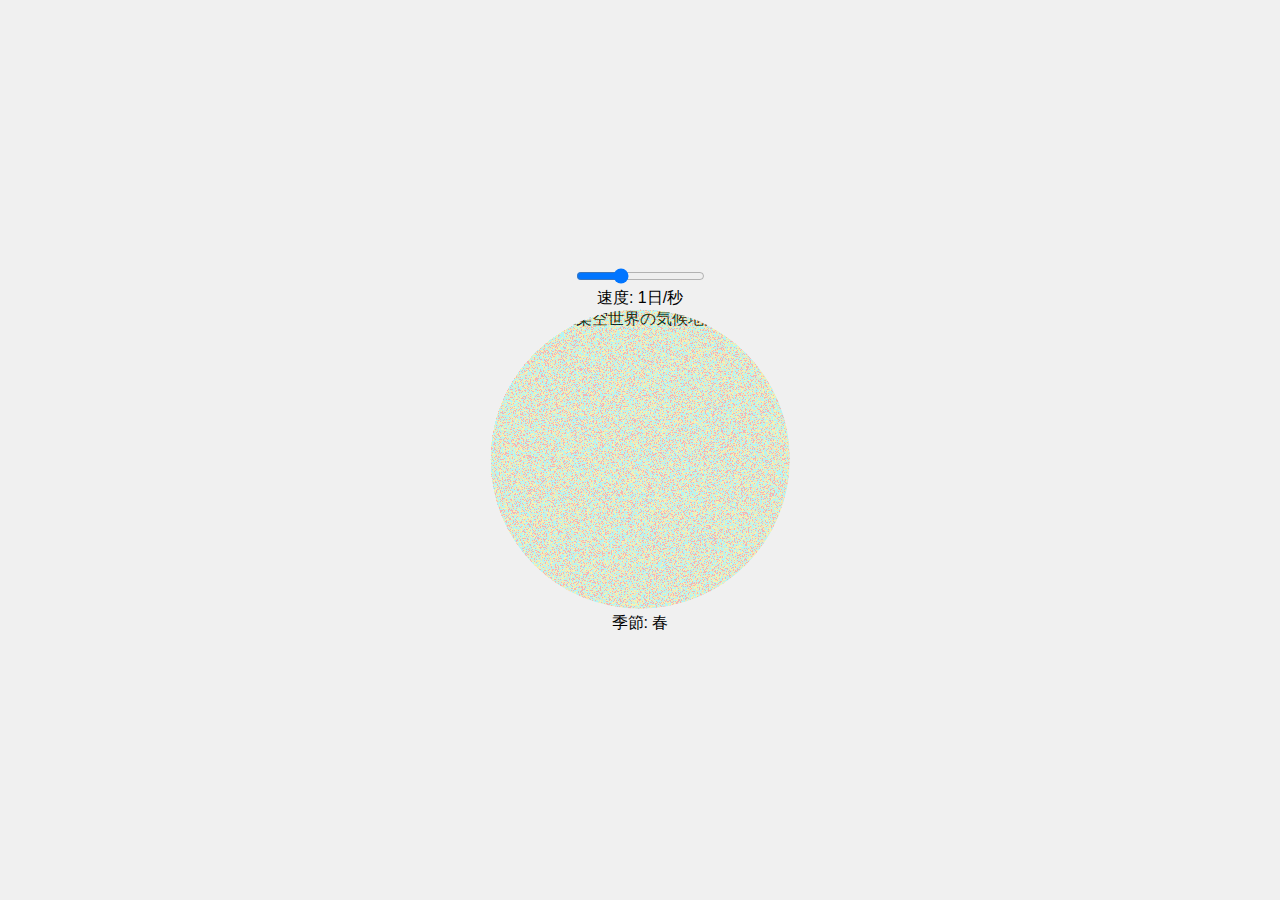
==== index.html @ c8551a88 "Update index.html" ====
<!DOCTYPE html>
<html lang="ja">
<head>
    <meta charset="UTF-8">
    <meta name="viewport" content="width=device-width, initial-scale=1.0">
    <title>架空世界天気観測ツール</title>
    <style>
        body {
            font-family: Arial, sans-serif;
            display: flex;
            flex-direction: column;
            justify-content: center;
            align-items: center;
            height: 100vh;
            margin: 0;
            background-color: #f0f0f0;
        }

        .container {
            text-align: center;
        }

        .climateMap {
            text-align: center;
            width: 300px;
            height: 300px;
        }

        #climateMapContainer {
            position: relative;
            display: inline-block;
            width: 300px;
            height: 300px;
            border-radius: 50%;
            overflow: hidden;
        }

        #temperatureOverlay {
            position: absolute;
            top: 0;
            left: 0;
            width: 100%;
            height: 100%;
            width: 300px;
            height: 300px;
            opacity: 0.5;
            border-radius: 50%;
        }
    </style>
</head>
<body>
    <div class="container">
        <input type="range" id="speedRange" min="0.5" max="2" step="0.002" value="1">
        <div id="speedValue">速度: 1日/秒</div>
        <div id="climateMapContainer">
            <img id="climateMap" src="世界_正積方位図法地図1_Crop Image.png" alt="架空世界の気候地図">
            <canvas id="temperatureOverlay"></canvas>
        </div>
        <div id="season">季節: 春</div>
    </div>
    <script>
        document.addEventListener('DOMContentLoaded', () => {
            const speedRange = document.getElementById('speedRange');
            const speedValue = document.getElementById('speedValue');
            const temperatureOverlay = document.getElementById('temperatureOverlay');
            const seasonElement = document.getElementById('season');
            let speed = parseFloat(speedRange.value);

            const ctx = temperatureOverlay.getContext('2d');
            temperatureOverlay.width = 300;
            temperatureOverlay.height = 300;

            let time = 0;
            const seasons = ["春", "夏", "秋", "冬"];
            const seasonColors = [
                { cold: [0, 255, 255, 50], cool: [0, 255, 255, 25], mild: [255, 255, 0, 0], warm: [255, 192, 0, 50], hot: [255, 0, 0, 50] }, // 春
                { cold: [0, 255, 255, 25], cool: [0, 255, 255, 12], mild: [255, 192, 0, 50], warm: [255, 128, 0, 0], hot: [255, 0, 0, 50] }, // 夏
                { cold: [0, 255, 255, 25], cool: [0, 255, 255, 12], mild: [255, 192, 0, 50], warm: [255, 128, 0, 0], hot: [255, 0, 0, 50] }, // 秋
                { cold: [0, 255, 255, 50], cool: [0, 255, 255, 25], mild: [255, 255, 0, 0], warm: [255, 192, 0, 50], hot: [255, 0, 0, 50] }  // 冬
            ];

            function updateOverlay() {
                ctx.clearRect(0, 0, temperatureOverlay.width, temperatureOverlay.height);

                const seasonIndex = Math.floor((time / 100) % 4);
                const season = seasons[seasonIndex];
                seasonElement.textContent = `季節: ${season}`;
                const colors = seasonColors[seasonIndex];

                for (let y = 0; y < temperatureOverlay.height; y++) {
                    for (let x = 0; x < temperatureOverlay.width; x++) {
                        const distanceToCenter = Math.sqrt((x - 150) ** 2 + (y - 150) ** 2);
                        if (distanceToCenter > 150) continue;  // 円の外は描画しない

                        const pixelValue = (Math.random() * 256) % 256;
                        let r, g, b, a;

                        if (pixelValue < 51) {
                            [r, g, b, a] = colors.cold;
                        } else if (pixelValue < 102) {
                            [r, g, b, a] = colors.cool;
                        } else if (pixelValue < 153) {
                            [r, g, b, a] = colors.mild;
                        } else if (pixelValue < 204) {
                            [r, g, b, a] = colors.warm;
                        } else {
                            [r, g, b, a] = colors.hot;
                        }

                        ctx.fillStyle = `rgba(${r}, ${g}, ${b}, 0.5)`;
                        ctx.fillRect(x, y, 1, 1);
                    }
                }

                time += speed;
                requestAnimationFrame(updateOverlay);
            }

            speedRange.addEventListener('input', () => {
                speed = parseFloat(speedRange.value);
                speedValue.textContent = `速度: ${speed.toFixed(3)}日/秒`;
            });

            updateOverlay();
        });
    </script>
</body>
</html>
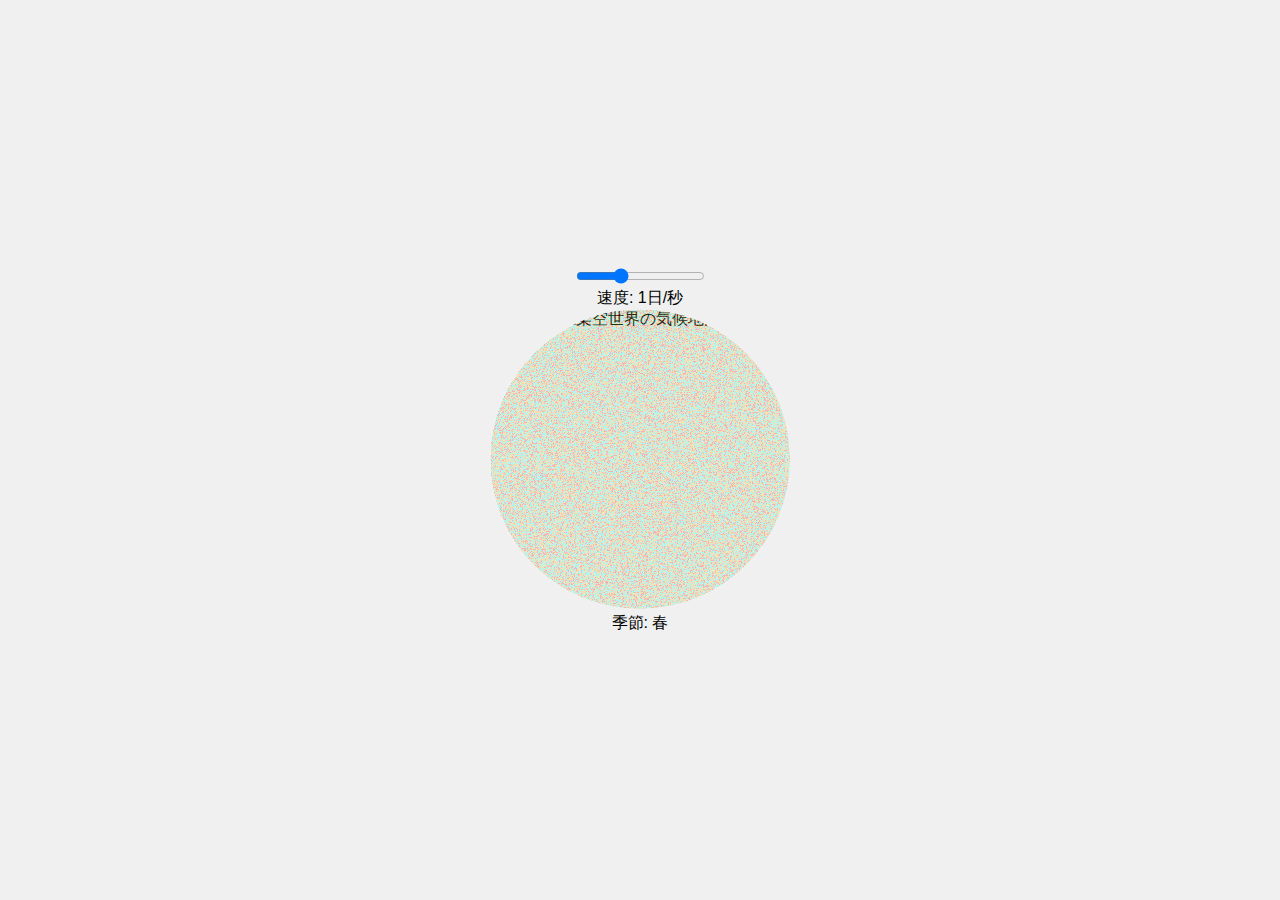
==== commit ab2b302c: "Update index.html" ====
--- a/index.html
+++ b/index.html
@@ -73,10 +73,10 @@
             let time = 0;
             const seasons = ["春", "夏", "秋", "冬"];
             const seasonColors = [
-                { cold: [0, 255, 255, 50], cool: [0, 255, 255, 25], mild: [255, 255, 0, 0], warm: [255, 192, 0, 50], hot: [255, 0, 0, 50] }, // 春
-                { cold: [0, 255, 255, 25], cool: [0, 255, 255, 12], mild: [255, 192, 0, 50], warm: [255, 128, 0, 0], hot: [255, 0, 0, 50] }, // 夏
-                { cold: [0, 255, 255, 25], cool: [0, 255, 255, 12], mild: [255, 192, 0, 50], warm: [255, 128, 0, 0], hot: [255, 0, 0, 50] }, // 秋
-                { cold: [0, 255, 255, 50], cool: [0, 255, 255, 25], mild: [255, 255, 0, 0], warm: [255, 192, 0, 50], hot: [255, 0, 0, 50] }  // 冬
+                { cold: [0, 255, 255, 50], cool: [0, 255, 220, 50], mild: [255, 196, 0, 50], warm: [255, 154, 0, 50], hot: [255, 0, 0, 50] }, // 春
+                { cold: [0, 255, 230, 50], cool: [0, 255, 190, 50], mild: [255, 125, 0, 50], warm: [255, 87, 0, 50], hot: [255, 0, 0, 50] }, // 夏
+                { cold: [0, 255, 234, 50], cool: [0, 255, 212, 50], mild: [255, 146, 0, 50], warm: [255, 121, 0, 50], hot: [255, 0, 0, 50] }, // 秋
+                { cold: [0, 255, 255, 50], cool: [0, 255, 220, 50], mild: [255, 201, 0, 50], warm: [255, 186, 0, 50], hot: [255, 0, 0, 50] }  // 冬
             ];
 
             function updateOverlay() {
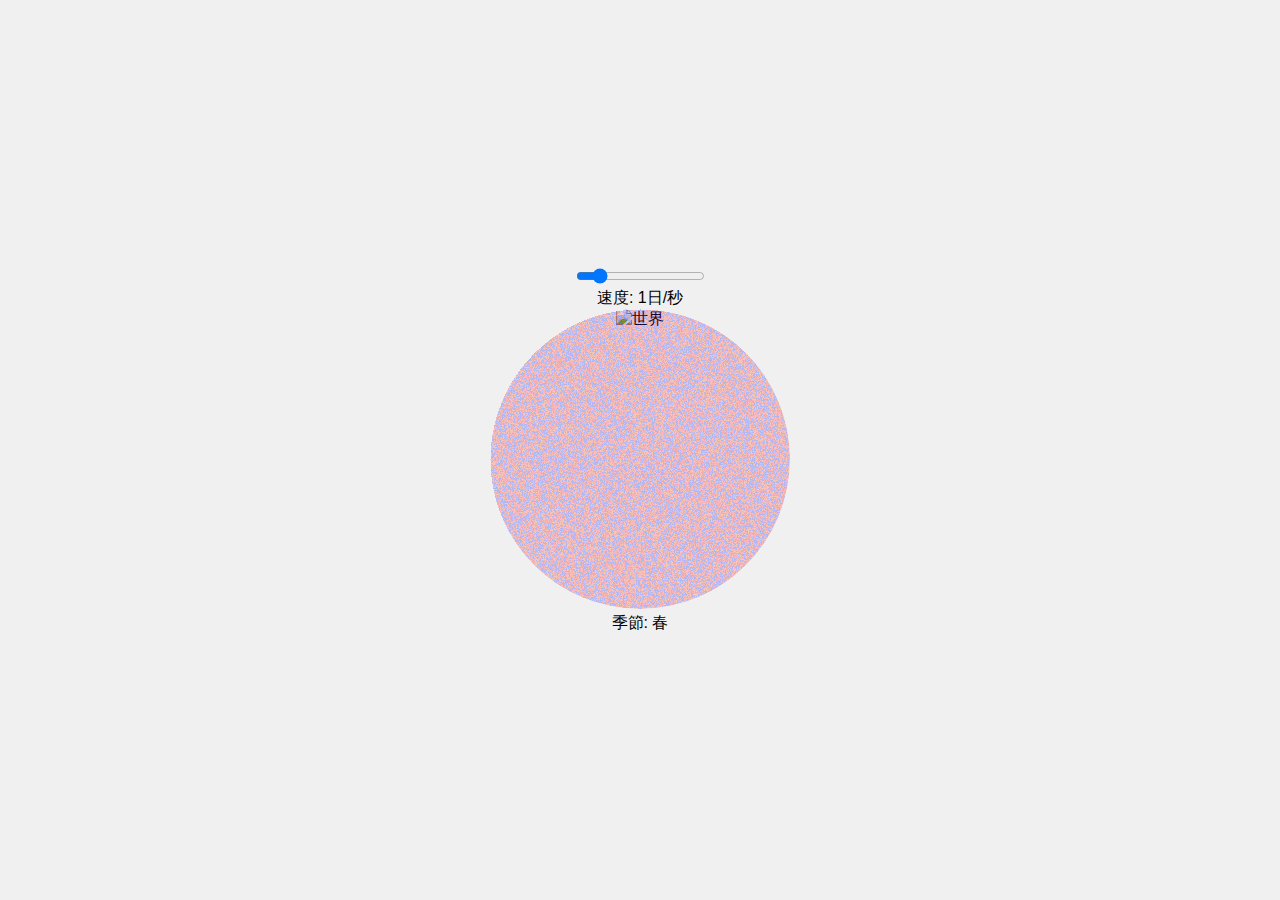
==== commit d351913b: "Update index.html" ====
--- a/index.html
+++ b/index.html
@@ -50,10 +50,10 @@
 </head>
 <body>
     <div class="container">
-        <input type="range" id="speedRange" min="0.5" max="2" step="0.002" value="1">
+        <input type="range" id="speedRange" min="0.5" max="4" step="0.002" value="1">
         <div id="speedValue">速度: 1日/秒</div>
         <div id="climateMapContainer">
-            <img id="climateMap" src="世界_正積方位図法地図1_Crop Image.png" alt="架空世界の気候地図">
+            <img id="climateMap" src="世界.png" alt="世界">
             <canvas id="temperatureOverlay"></canvas>
         </div>
         <div id="season">季節: 春</div>
@@ -73,10 +73,10 @@
             let time = 0;
             const seasons = ["春", "夏", "秋", "冬"];
             const seasonColors = [
-                { cold: [0, 255, 255, 50], cool: [0, 255, 220, 50], mild: [255, 196, 0, 50], warm: [255, 154, 0, 50], hot: [255, 0, 0, 50] }, // 春
-                { cold: [0, 255, 230, 50], cool: [0, 255, 190, 50], mild: [255, 125, 0, 50], warm: [255, 87, 0, 50], hot: [255, 0, 0, 50] }, // 夏
-                { cold: [0, 255, 234, 50], cool: [0, 255, 212, 50], mild: [255, 146, 0, 50], warm: [255, 121, 0, 50], hot: [255, 0, 0, 50] }, // 秋
-                { cold: [0, 255, 255, 50], cool: [0, 255, 220, 50], mild: [255, 201, 0, 50], warm: [255, 186, 0, 50], hot: [255, 0, 0, 50] }  // 冬
+                { cold: [0, 10, 255, 50], cool: [0, 26, 220, 50], mild: [255, 6, 46, 50], warm: [255, 11, 13, 50], hot: [255, 77, 7, 50] }, // 春
+                { cold: [0, 100, 230, 50], cool: [0, 49, 190, 50], mild: [255, 42, 0, 50], warm: [255, 69, 9, 50], hot: [255, 2, 0, 50] }, // 夏
+                { cold: [0, 40, 234, 50], cool: [0, 39, 212, 50], mild: [255, 167, 39, 50], warm: [255, 22, 19, 50], hot: [255, 46, 6, 50] }, // 秋
+                { cold: [0, 0, 255, 50], cool: [0, 24, 220, 50], mild: [255, 1, 77, 50], warm: [255, 9, 31, 50], hot: [255, 11, 10, 50] }  // 冬
             ];
 
             function updateOverlay() {
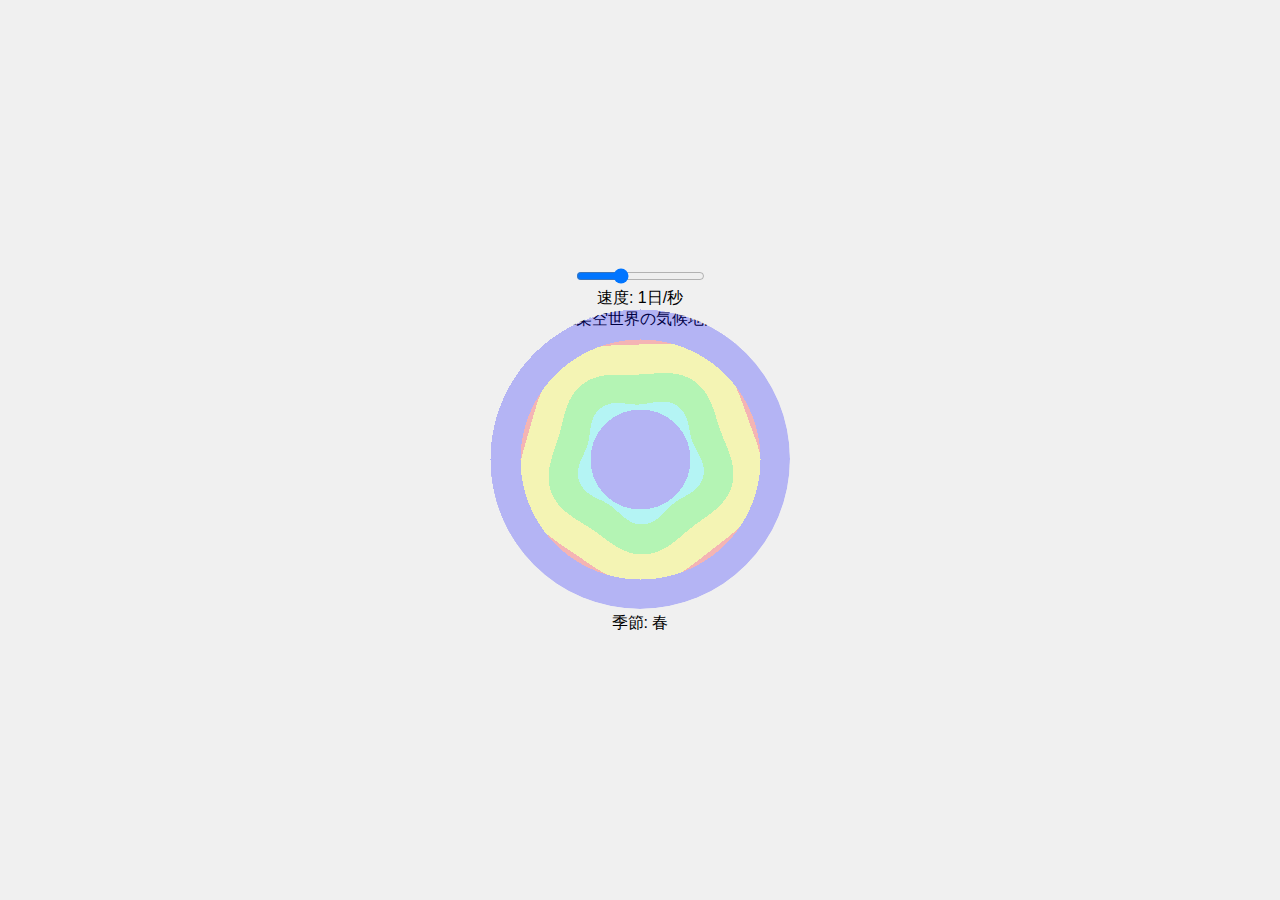
==== commit 8189aa33: "Update index.html" ====
--- a/index.html
+++ b/index.html
@@ -50,10 +50,10 @@
 </head>
 <body>
     <div class="container">
-        <input type="range" id="speedRange" min="0.5" max="4" step="0.002" value="1">
+        <input type="range" id="speedRange" min="0.5" max="2" step="0.002" value="1">
         <div id="speedValue">速度: 1日/秒</div>
         <div id="climateMapContainer">
-            <img id="climateMap" src="世界.png" alt="世界">
+            <img id="climateMap" src="世界.png" alt="架空世界の気候地図" class="climateMap">
             <canvas id="temperatureOverlay"></canvas>
         </div>
         <div id="season">季節: 春</div>
@@ -73,10 +73,10 @@
             let time = 0;
             const seasons = ["春", "夏", "秋", "冬"];
             const seasonColors = [
-                { cold: [0, 10, 255, 50], cool: [0, 26, 220, 50], mild: [255, 6, 46, 50], warm: [255, 11, 13, 50], hot: [255, 77, 7, 50] }, // 春
-                { cold: [0, 100, 230, 50], cool: [0, 49, 190, 50], mild: [255, 42, 0, 50], warm: [255, 69, 9, 50], hot: [255, 2, 0, 50] }, // 夏
-                { cold: [0, 40, 234, 50], cool: [0, 39, 212, 50], mild: [255, 167, 39, 50], warm: [255, 22, 19, 50], hot: [255, 46, 6, 50] }, // 秋
-                { cold: [0, 0, 255, 50], cool: [0, 24, 220, 50], mild: [255, 1, 77, 50], warm: [255, 9, 31, 50], hot: [255, 11, 10, 50] }  // 冬
+                { cold: [0, 0, 255, 50], cool: [0, 255, 255, 50], mild: [0, 255, 0, 50], warm: [255, 255, 0, 50], hot: [255, 0, 0, 50] }, // 春
+                { cold: [0, 0, 200, 50], cool: [0, 200, 200, 50], mild: [0, 200, 0, 50], warm: [200, 200, 0, 50], hot: [200, 0, 0, 50] }, // 夏
+                { cold: [0, 0, 180, 50], cool: [0, 180, 180, 50], mild: [0, 180, 0, 50], warm: [180, 180, 0, 50], hot: [180, 0, 0, 50] }, // 秋
+                { cold: [0, 0, 160, 50], cool: [0, 160, 160, 50], mild: [0, 160, 0, 50], warm: [160, 160, 0, 50], hot: [160, 0, 0, 50] }  // 冬
             ];
 
             function updateOverlay() {
@@ -92,19 +92,24 @@
                         const distanceToCenter = Math.sqrt((x - 150) ** 2 + (y - 150) ** 2);
                         if (distanceToCenter > 150) continue;  // 円の外は描画しない
 
-                        const pixelValue = (Math.random() * 256) % 256;
                         let r, g, b, a;
-
-                        if (pixelValue < 51) {
-                            [r, g, b, a] = colors.cold;
-                        } else if (pixelValue < 102) {
-                            [r, g, b, a] = colors.cool;
-                        } else if (pixelValue < 153) {
-                            [r, g, b, a] = colors.mild;
-                        } else if (pixelValue < 204) {
-                            [r, g, b, a] = colors.warm;
+                        if (distanceToCenter < 50 || distanceToCenter > 120) {
+                            [r, g, b, a] = colors.cold; // 中心と縁を寒い色に
                         } else {
-                            [r, g, b, a] = colors.hot;
+                            const angle = Math.atan2(y - 150, x - 150) + time / 50; // ぐにゃぐにゃ効果
+                            const radius = distanceToCenter + Math.sin(angle * 5) * 5; // ぐにゃぐにゃ効果
+                            const pixelValue = Math.floor((radius / 150) * 255);
+                            if (pixelValue < 51) {
+                                [r, g, b, a] = colors.cold;
+                            } else if (pixelValue < 102) {
+                                [r, g, b, a] = colors.cool;
+                            } else if (pixelValue < 153) {
+                                [r, g, b, a] = colors.mild;
+                            } else if (pixelValue < 204) {
+                                [r, g, b, a] = colors.warm;
+                            } else {
+                                [r, g, b, a] = colors.hot;
+                            }
                         }
 
                         ctx.fillStyle = `rgba(${r}, ${g}, ${b}, 0.5)`;
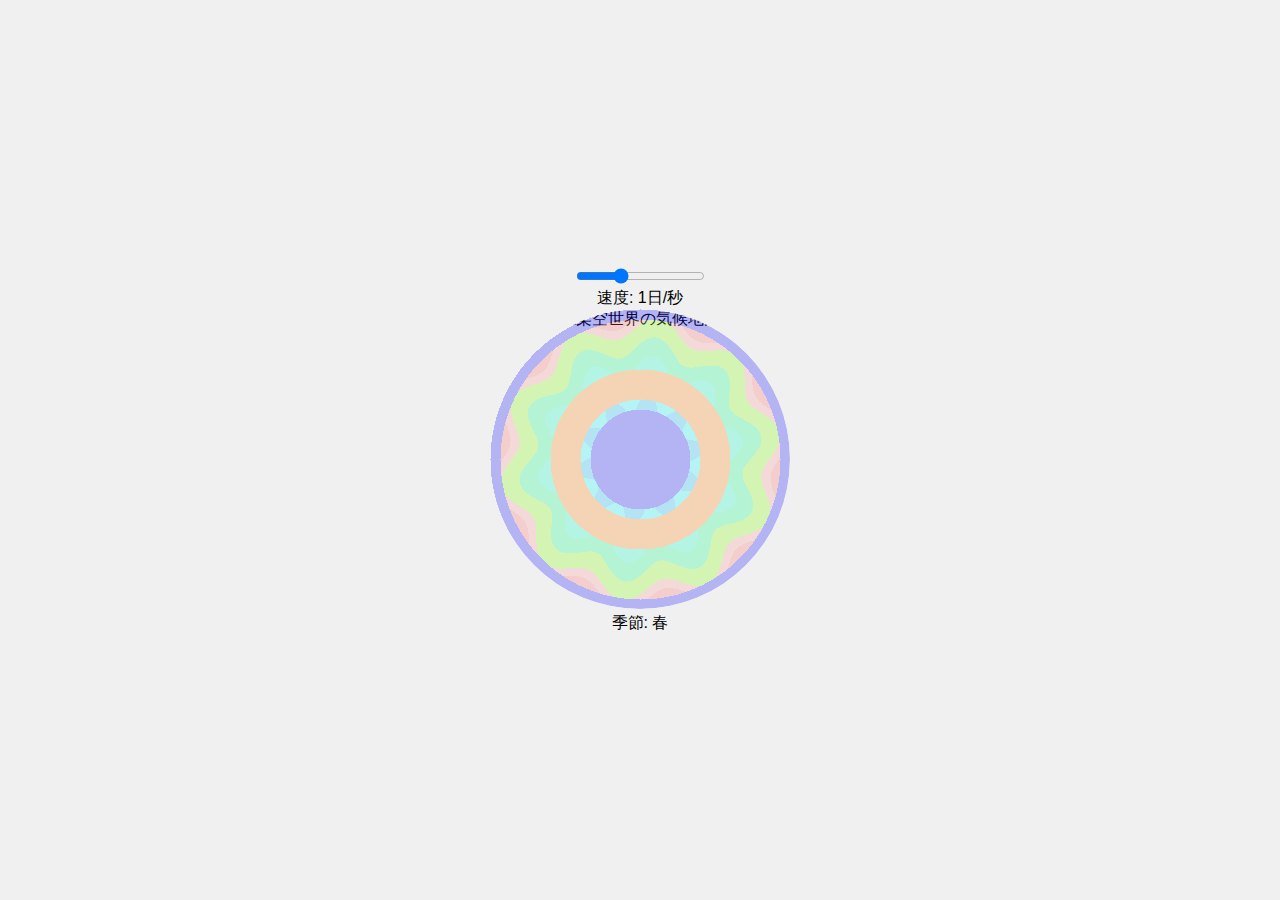
==== commit b837e4b1: "Update index.html" ====
--- a/index.html
+++ b/index.html
@@ -41,8 +41,6 @@
             left: 0;
             width: 100%;
             height: 100%;
-            width: 300px;
-            height: 300px;
             opacity: 0.5;
             border-radius: 50%;
         }
@@ -73,10 +71,10 @@
             let time = 0;
             const seasons = ["春", "夏", "秋", "冬"];
             const seasonColors = [
-                { cold: [0, 0, 255, 50], cool: [0, 255, 255, 50], mild: [0, 255, 0, 50], warm: [255, 255, 0, 50], hot: [255, 0, 0, 50] }, // 春
-                { cold: [0, 0, 200, 50], cool: [0, 200, 200, 50], mild: [0, 200, 0, 50], warm: [200, 200, 0, 50], hot: [200, 0, 0, 50] }, // 夏
-                { cold: [0, 0, 180, 50], cool: [0, 180, 180, 50], mild: [0, 180, 0, 50], warm: [180, 180, 0, 50], hot: [180, 0, 0, 50] }, // 秋
-                { cold: [0, 0, 160, 50], cool: [0, 160, 160, 50], mild: [0, 160, 0, 50], warm: [160, 160, 0, 50], hot: [160, 0, 0, 50] }  // 冬
+                { supercold: [0, 0, 255, 50], cold: [0, 128, 255, 50], coldmild: [0, 192, 255, 50], mild: [0, 255, 255, 50], mildwarm: [0, 255, 192, 50], warm: [0, 255, 128, 50], hot: [128, 255, 0, 50], superhot: [255, 255, 0, 50], extremehot: [255, 128, 0, 50], veryhot: [255, 150, 150, 50], extremeveryhot: [255, 100, 100, 50], ultraextremehot: [255, 50, 50, 50] }, // 春
+                { supercold: [0, 30, 230, 50], cold: [0, 160, 230, 50], coldmild: [0, 230, 230, 50], mild: [0, 230, 180, 50], mildwarm: [0, 230, 100, 50], warm: [100, 230, 50, 50], hot: [180, 230, 0, 50], superhot: [230, 180, 0, 50], extremehot: [230, 100, 0, 50], veryhot: [255, 200, 200, 50], extremeveryhot: [255, 150, 150, 50], ultraextremehot: [255, 100, 100, 50] }, // 夏
+                { supercold: [0, 20, 200, 50], cold: [0, 140, 200, 50], coldmild: [0, 200, 200, 50], mild: [0, 200, 150, 50], mildwarm: [0, 200, 100, 50], warm: [100, 200, 50, 50], hot: [150, 200, 0, 50], superhot: [200, 150, 0, 50], extremehot: [200, 100, 0, 50], veryhot: [255, 200, 200, 50], extremeveryhot: [255, 150, 150, 50], ultraextremehot: [255, 100, 100, 50] }, // 秋
+                { supercold: [0, 0, 170, 50], cold: [0, 100, 170, 50], coldmild: [0, 170, 170, 50], mild: [0, 170, 130, 50], mildwarm: [0, 170, 80, 50], warm: [80, 170, 0, 50], hot: [130, 170, 0, 50], superhot: [170, 130, 0, 50], extremehot: [170, 80, 0, 50], veryhot: [255, 200, 200, 50], extremeveryhot: [255, 150, 150, 50], ultraextremehot: [255, 100, 100, 50] }  // 冬
             ];
 
             function updateOverlay() {
@@ -93,26 +91,38 @@
                         if (distanceToCenter > 150) continue;  // 円の外は描画しない
 
                         let r, g, b, a;
-                        if (distanceToCenter < 50 || distanceToCenter > 120) {
-                            [r, g, b, a] = colors.cold; // 中心と縁を寒い色に
+                        if (distanceToCenter < 50 || distanceToCenter > 140) {
+                            [r, g, b, a] = colors.supercold; // 中心と縁を「めちゃくちゃ寒い」色に
+                        } else if (distanceToCenter > 60 && distanceToCenter < 90) {
+                            [r, g, b, a] = colors.extremehot; // 赤道付近を「暑い」色に
                         } else {
                             const angle = Math.atan2(y - 150, x - 150) + time / 50; // ぐにゃぐにゃ効果
-                            const radius = distanceToCenter + Math.sin(angle * 5) * 5; // ぐにゃぐにゃ効果
+                            const radius = distanceToCenter + Math.sin(angle * 10) * 10; // ノイズを強化
                             const pixelValue = Math.floor((radius / 150) * 255);
-                            if (pixelValue < 51) {
+                            if (pixelValue < 32) {
+                                [r, g, b, a] = colors.supercold;
+                            } else if (pixelValue < 64) {
                                 [r, g, b, a] = colors.cold;
-                            } else if (pixelValue < 102) {
-                                [r, g, b, a] = colors.cool;
-                            } else if (pixelValue < 153) {
+                            } else if (pixelValue < 96) {
+                                [r, g, b, a] = colors.coldmild;
+                            } else if (pixelValue < 128) {
                                 [r, g, b, a] = colors.mild;
-                            } else if (pixelValue < 204) {
+                            } else if (pixelValue < 160) {
+                                [r, g, b, a] = colors.mildwarm;
+                            } else if (pixelValue < 192) {
                                 [r, g, b, a] = colors.warm;
+                            } else if (pixelValue < 224) {
+                                [r, g, b, a] = colors.hot;
+                            } else if (pixelValue < 240) {
+                                [r, g, b, a] = colors.veryhot;
+                            } else if (pixelValue < 255) {
+                                [r, g, b, a] = colors.extremeveryhot;
                             } else {
-                                [r, g, b, a] = colors.hot;
+                                [r, g, b, a] = colors.ultraextremehot;
                             }
                         }
 
-                        ctx.fillStyle = `rgba(${r}, ${g}, ${b}, 0.5)`;
+                        ctx.fillStyle = `rgba(${r}, ${g}, ${b}, ${a/100})`;
                         ctx.fillRect(x, y, 1, 1);
                     }
                 }
@@ -123,7 +133,7 @@
 
             speedRange.addEventListener('input', () => {
                 speed = parseFloat(speedRange.value);
-                speedValue.textContent = `速度: ${speed.toFixed(3)}日/秒`;
+                speedValue.textContent = `速度: ${speed}日/秒`;
             });
 
             updateOverlay();
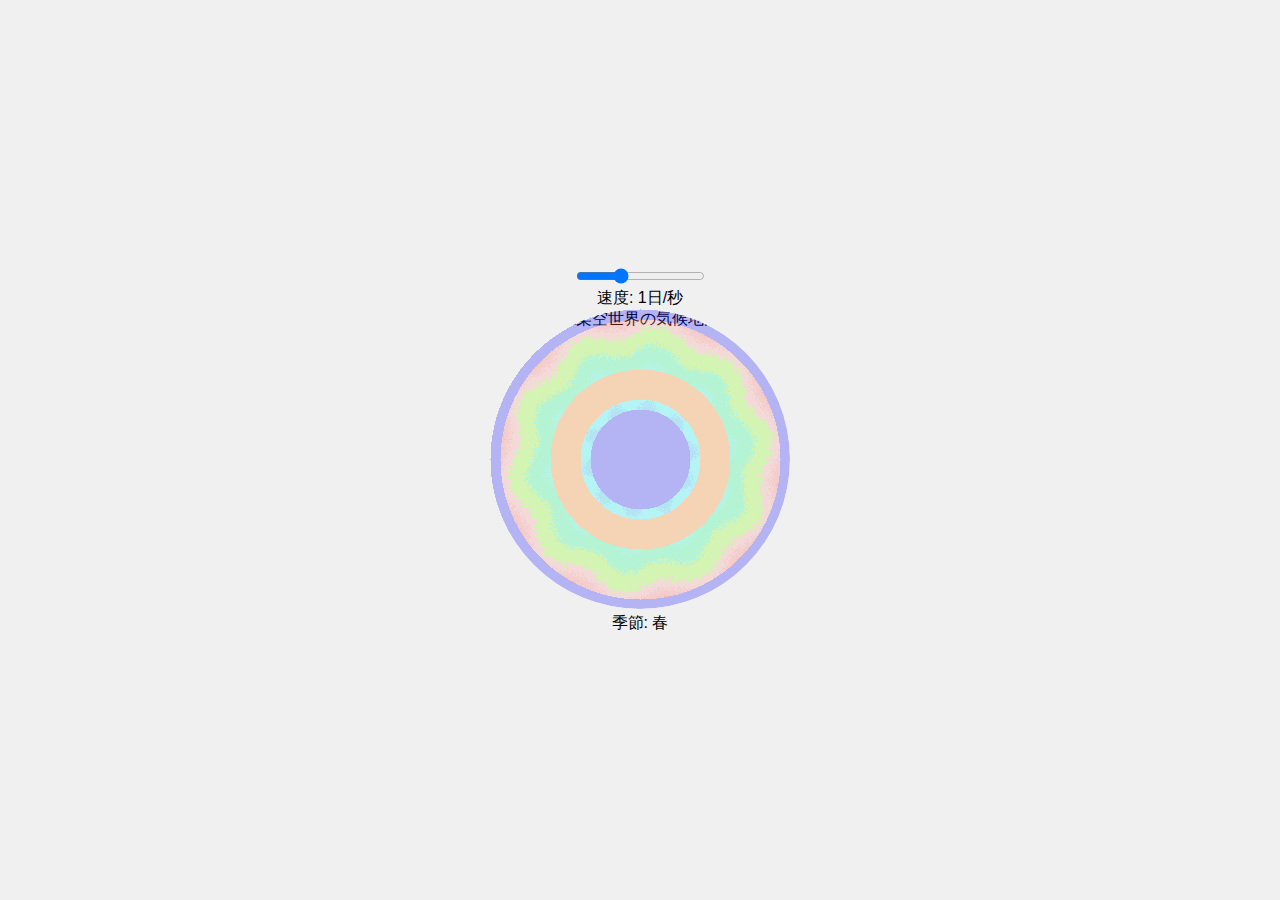
==== commit 366d49cd: "Update index.html" ====
--- a/index.html
+++ b/index.html
@@ -97,7 +97,7 @@
                             [r, g, b, a] = colors.extremehot; // 赤道付近を「暑い」色に
                         } else {
                             const angle = Math.atan2(y - 150, x - 150) + time / 50; // ぐにゃぐにゃ効果
-                            const radius = distanceToCenter + Math.sin(angle * 10) * 10; // ノイズを強化
+                            const radius = distanceToCenter + Math.sin(angle * 10) * 6 + Math.random() * 8;
                             const pixelValue = Math.floor((radius / 150) * 255);
                             if (pixelValue < 32) {
                                 [r, g, b, a] = colors.supercold;
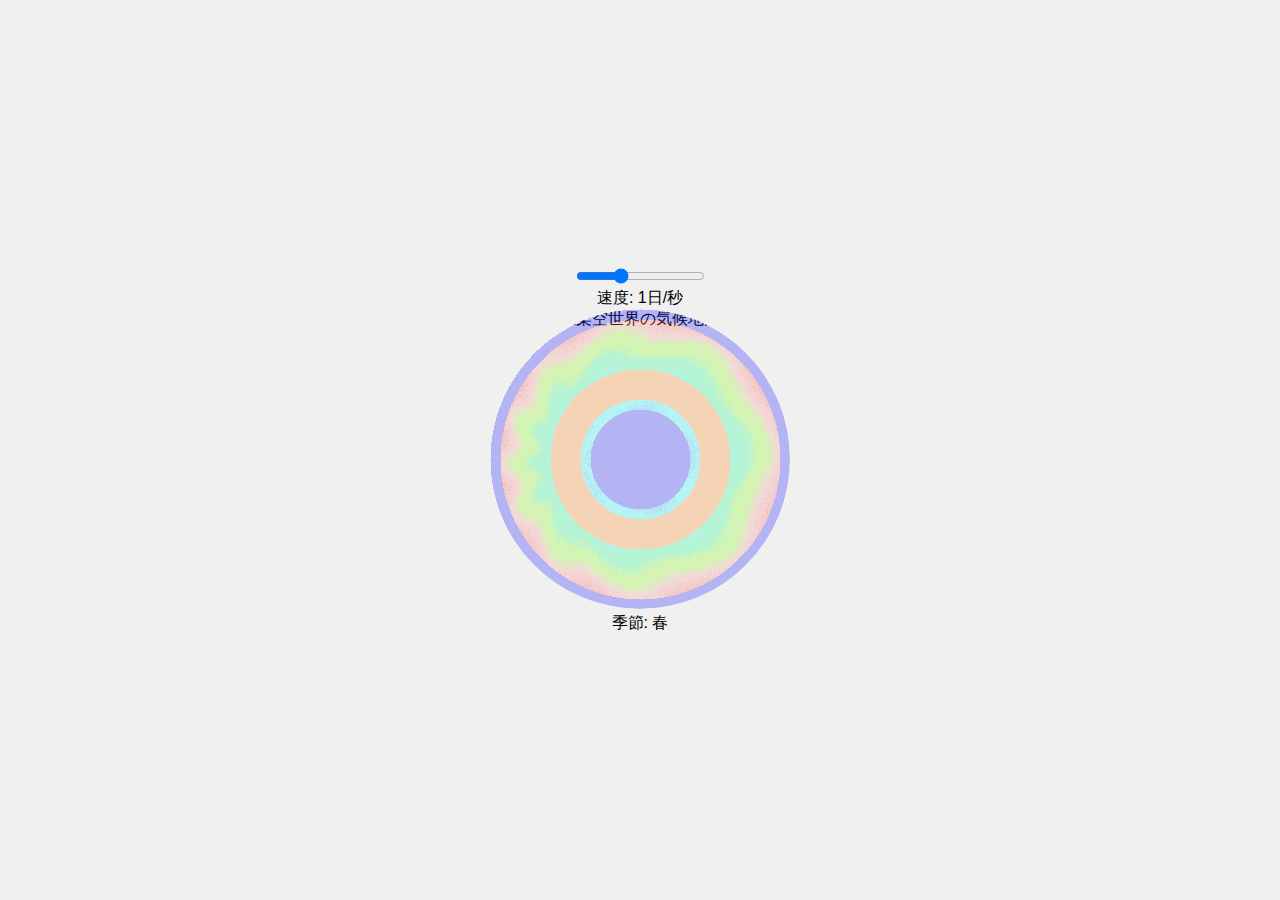
==== commit 06ae7e6d: "Update index.html" ====
--- a/index.html
+++ b/index.html
@@ -96,8 +96,8 @@
                         } else if (distanceToCenter > 60 && distanceToCenter < 90) {
                             [r, g, b, a] = colors.extremehot; // 赤道付近を「暑い」色に
                         } else {
-                            const angle = Math.atan2(y - 150, x - 150) + time / 50; // ぐにゃぐにゃ効果
-                            const radius = distanceToCenter + Math.sin(angle * 10) * 6 + Math.random() * 8;
+                            const angle = Math.atan2(y - 150, x - 90) + time / 60; // ぐにゃぐにゃ効果
+                            const radius = distanceToCenter + Math.sin(angle * 10) * 6 + Math.random() * 11;
                             const pixelValue = Math.floor((radius / 150) * 255);
                             if (pixelValue < 32) {
                                 [r, g, b, a] = colors.supercold;
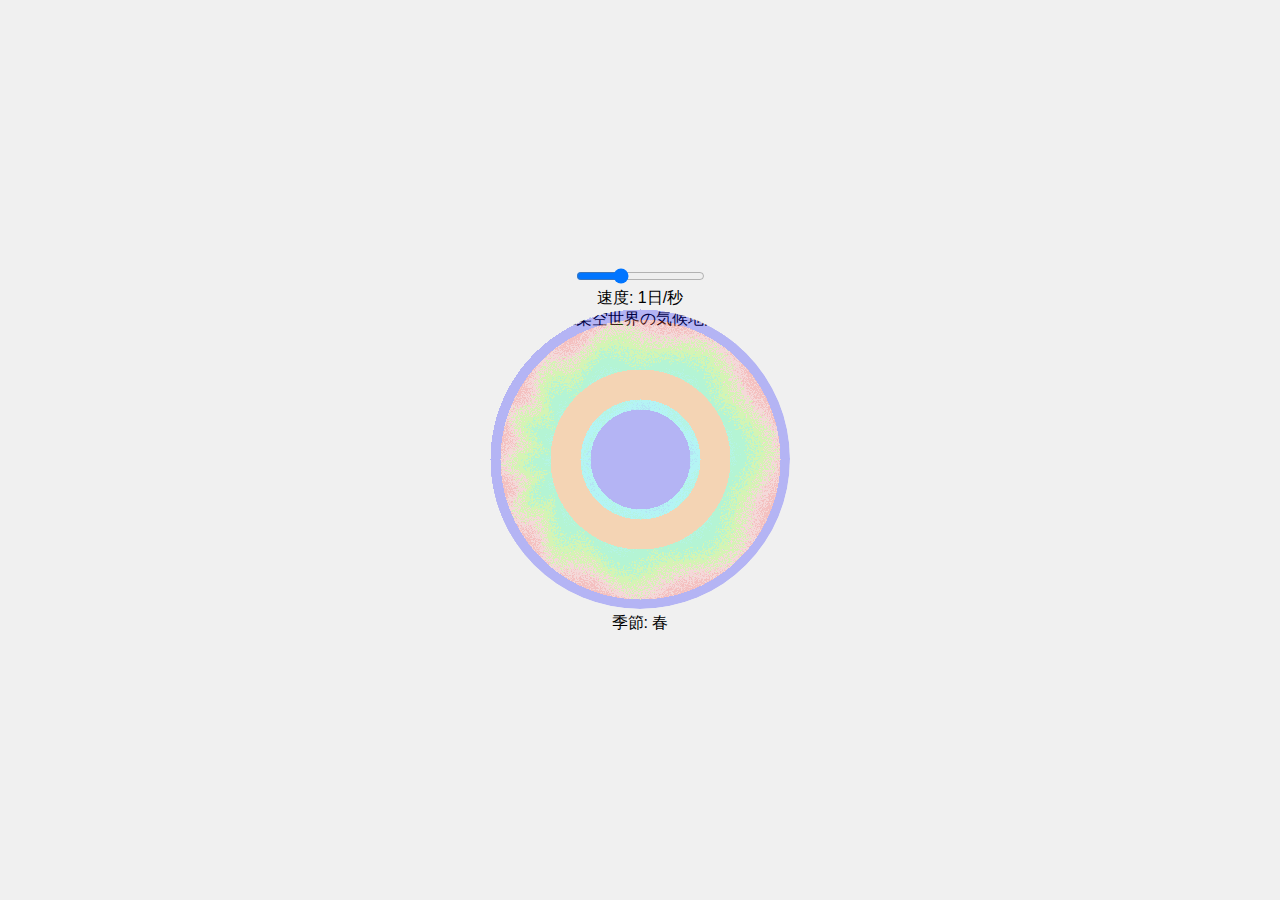
==== commit 27b43951: "Update index.html" ====
--- a/index.html
+++ b/index.html
@@ -97,23 +97,23 @@
                             [r, g, b, a] = colors.extremehot; // 赤道付近を「暑い」色に
                         } else {
                             const angle = Math.atan2(y - 150, x - 90) + time / 60; // ぐにゃぐにゃ効果
-                            const radius = distanceToCenter + Math.sin(angle * 10) * 6 + Math.random() * 11;
+                            const radius = distanceToCenter + Math.sin(angle * 10) * 7 + Math.random() * 20;
                             const pixelValue = Math.floor((radius / 150) * 255);
                             if (pixelValue < 32) {
                                 [r, g, b, a] = colors.supercold;
-                            } else if (pixelValue < 64) {
+                            } else if (pixelValue < 40) {
                                 [r, g, b, a] = colors.cold;
-                            } else if (pixelValue < 96) {
+                            } else if (pixelValue < 90) {
                                 [r, g, b, a] = colors.coldmild;
-                            } else if (pixelValue < 128) {
+                            } else if (pixelValue < 120) {
                                 [r, g, b, a] = colors.mild;
                             } else if (pixelValue < 160) {
                                 [r, g, b, a] = colors.mildwarm;
-                            } else if (pixelValue < 192) {
+                            } else if (pixelValue < 198) {
                                 [r, g, b, a] = colors.warm;
-                            } else if (pixelValue < 224) {
+                            } else if (pixelValue < 228) {
                                 [r, g, b, a] = colors.hot;
-                            } else if (pixelValue < 240) {
+                            } else if (pixelValue < 250) {
                                 [r, g, b, a] = colors.veryhot;
                             } else if (pixelValue < 255) {
                                 [r, g, b, a] = colors.extremeveryhot;
